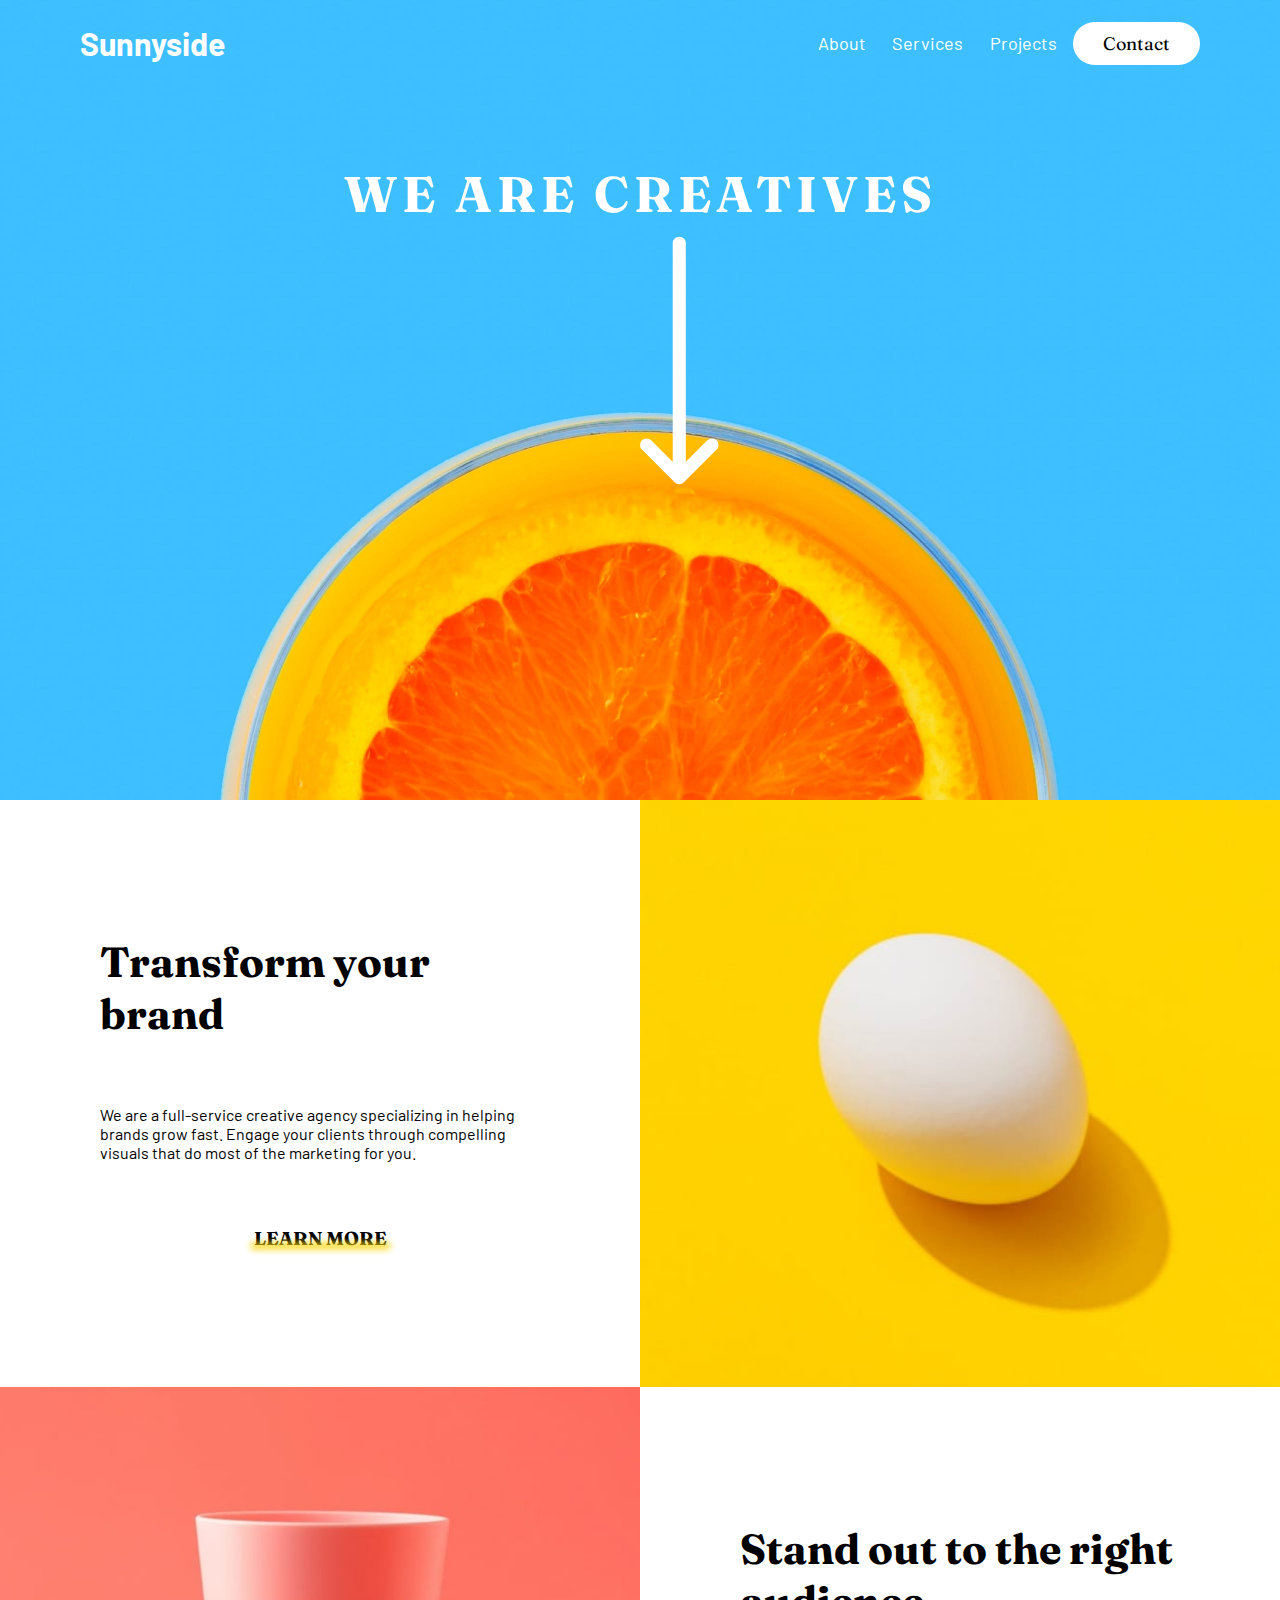
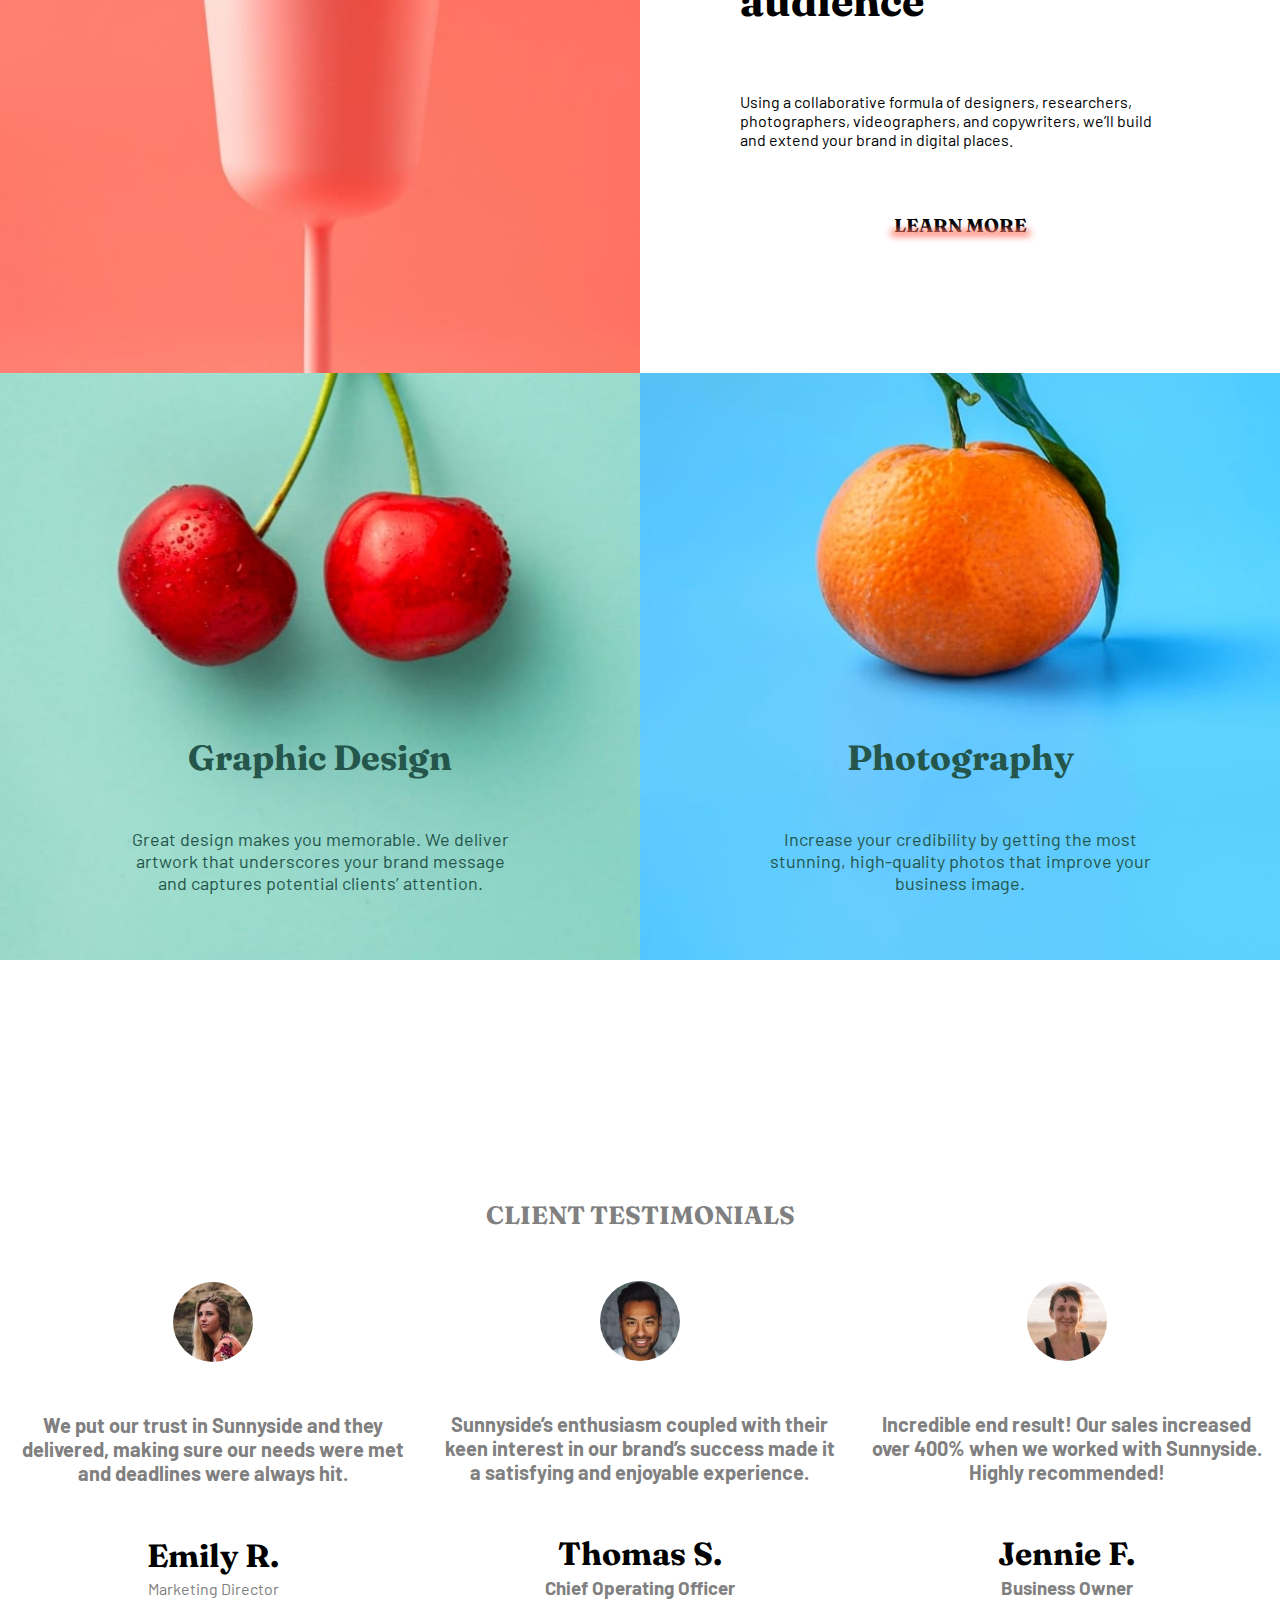
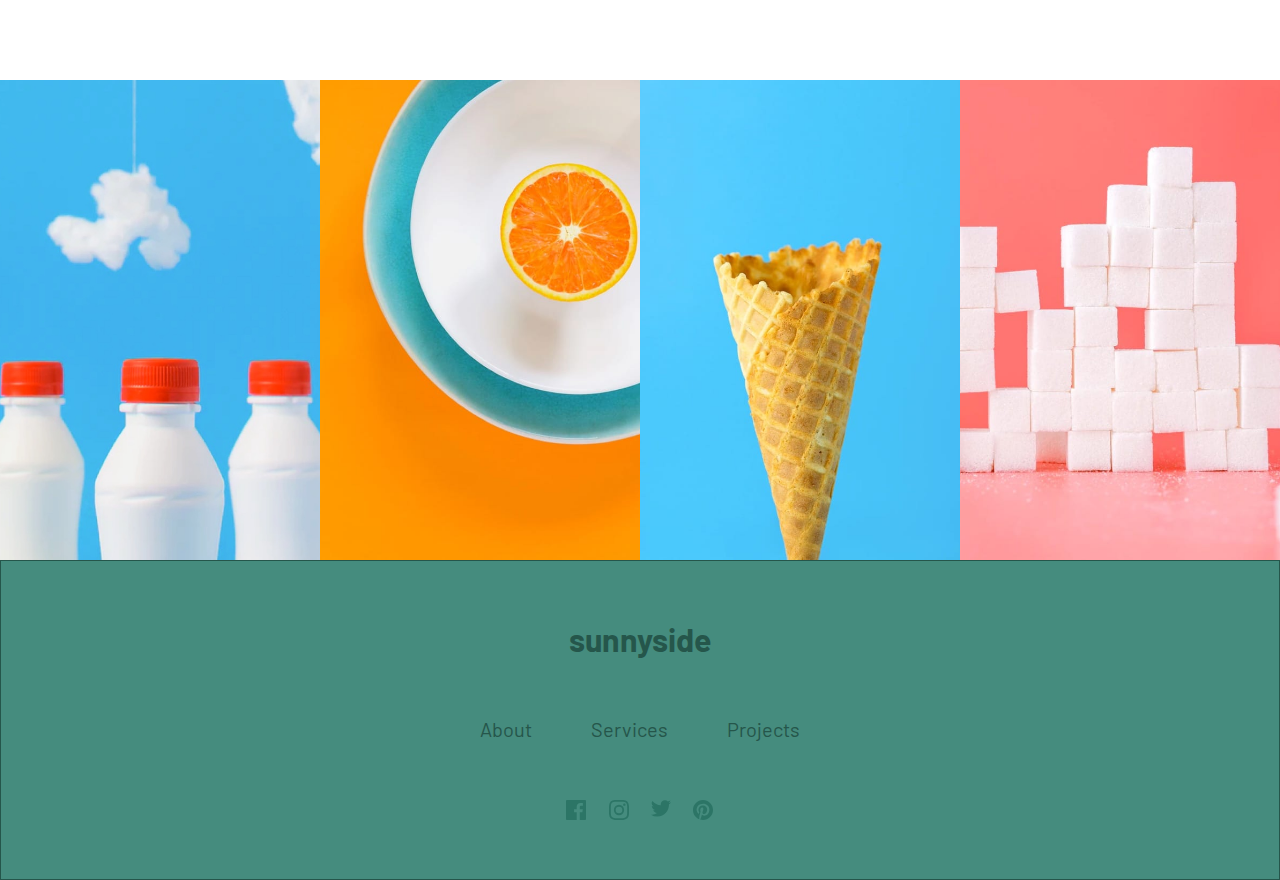
==== index.html @ 55ffbd0d "secondVersion" ====
<!DOCTYPE html>
<html lang="en">
<head>
    <meta charset="UTF-8">
    <meta http-equiv="X-UA-Compatible" content="IE=edge">
    <meta name="viewport" content="width=device-width, initial-scale=1.0">
    <link rel="stylesheet" href="/project/Lp.css">
    <link rel="icon" type="image/png" sizes="32x32" href="./images/favicon-32x32.png">
    <title>Frontend Mentor | Sunnyside agency landing page</title>
</head>
<body>
    <header>
        <img  class="imgHeader" src="/project/images/desktop/image-header.jpg" 
            srcset="/project/images/desktop/image-header.jpg 1440w,/images/mobile/image-header.jpg 500w,/images/mobile/image-header.jpg 375w" alt="">
        <section id="menuBar">
            <h1>Sunnyside</h1>
            <nav id="menuoptions">
                <a href="#About">About</a>
                <a href="#Services">Services</a>
                <a href="#Projects">Projects</a>
                <a href="#Contact">Contact</a>
            </nav>
            <svg  id="svgMenu" onclick="menu()"  width="24" height="18" xmlns="http://www.w3.org/2000/svg"><path d="M24 16v2H0v-2h24zm0-8v2H0V8h24zm0-8v2H0V0h24z" fill="#FFF" fill-rule="evenodd"/></svg>

        </section>
        <h1 id="menuTitle">WE ARE CREATIVES</h1>
        <svg  id="svgArrow" viewbox="0 0 44 48" height="114" xmlns="http://www.w3.org/2000/svg"><g stroke="#FFF" stroke-width="6" fill="none" fill-rule="evenodd" stroke-linecap="round" stroke-linejoin="round"><path d="M18 3v100M3 95.484l15 15 15-15"/></g></svg>
    </header>

    <main>
        <section id="ContainerMain">

            <div class="squad s1">
                <div class="info">
                    <h1 class="title">Transform your brand</h1>
                    <p class="text"> We are a full-service creative agency specializing in helping brands grow fast. 
                Engage your clients through compelling visuals that do most of the marketing for you.</p>
                <h3 class="lernMore lm1">LEARN MORE</h3>
            </div>
        </div>

            <div class="squad s2"><img class="squadImg" src="/images/desktop/image-transform.jpg" 
                srcset="/images/desktop/image-transform.jpg 1440w,/images/mobile/image-transform.jpg 500w" alt="image-transform.jpg"></div>

            <div class="squad s3"> <img class="squadImg" src="/images/mobile/image-stand-out.jpg" 
                srcset="/images/mobile/image-stand-out.jpg 1440w,/images/mobile/image-stand-out.jpg 500w" alt="image-stand-out.jpg"></div>

            <div class="squad s4">
                <div class="info">
                    <h1 class="title"> Stand out to the right audience</h1>
                    <p class="text">  Using a collaborative formula of designers, researchers, photographers, videographers,
                         and copywriters, we’ll build and extend your brand in digital places. 
                    </p>
                    <h3 class="lernMore lm2">LEARN MORE</h3>
                </div>
            </div>

            <div class="squad s5"> <img class="squadImg" src="/images/desktop/image-graphic-design.jpg" 
                srcset="/images/desktop/image-graphic-design.jpg 1440w, /images/mobile/image-graphic-design.jpg 500w "
                alt="image-graphic-design.jpg">

                <div class="textSquad">
                    <h1>Graphic Design</h1>
                    <p>  Great design makes you memorable. We deliver artwork that underscores your brand message and captures potential clients’ attention.
                    </p>
                </div>
            </div>
            
            <div class="squad s6"> <img class="squadImg" src="/images/desktop/image-photography.jpg"  
                srcset="/images/desktop/image-photography.jpg 1440w,/images/mobile/image-photography.jpg 500w" 
                alt="image-photography.jpg">

                <div class="textSquad">
                    <h1>Photography</h1>
                    <p>  Increase your credibility by getting the most stunning, high-quality photos that improve your business image.
                    </p>
                </div>
            </div>
        </section>

        <section id="testimonialsContainer">
            <h1 id="title">CLIENT TESTIMONIALS</h1>
            <div id="clientsContainer">
                <div class="client">
                    <img class="clientImg" src="/images/image-emily.jpg" alt="Client Image">
                    <h2 class="testimunonial">
                        We put our trust in Sunnyside and they delivered, making 
                        sure our needs were met and deadlines were always hit.
                    </h2>
                    <h1 class="name">Emily R.</h1>
                    <p class="profission">Marketing Director</p>

                </div>
                <div class="client">
                    <img class="clientImg" src="/images/image-thomas.jpg" alt="Client Image">
                    <h2 class="testimunonial">
                        Sunnyside’s enthusiasm coupled with their keen interest in
                         our brand’s success made it a satisfying and enjoyable experience.
                    </h2>
                    <h1 class="name">Thomas S.</h1>
                    <h3 class="profission">Chief Operating Officer</h3>

                </div>

                <div class="client">
                    <img class="clientImg" src="/images/image-jennie.jpg" alt="Client Image">
                    <h2 class="testimunonial">Incredible end result! Our sales increased over
                         400% when we worked with Sunnyside. Highly recommended!</h2>
                    <h1 class="name">Jennie F.</h1>
                    <h3 class="profission">Business Owner</h3>
                </div>
            </div>
        </section>

        <section id="gallery">
            <img  class="galleryImg" src="/images/desktop/image-gallery-milkbottles.jpg" 
            srcset="/images/desktop/image-gallery-milkbottles.jpg 1440w,/images/mobile/image-gallery-milkbottles.jpg 500w" 
            alt="">
            
            <img  class="galleryImg" src="/images/desktop/image-gallery-orange.jpg" 
            srcset="/images/desktop/image-gallery-orange.jpg 1440w,/images/mobile/image-gallery-orange.jpg 500w" 
            alt="">
            
            <img  class="galleryImg" src="/images/desktop/image-gallery-cone.jpg" 
            srcset="/images/desktop/image-gallery-cone.jpg 1440w, /images/mobile/image-gallery-cone.jpg 500w" 
            alt="">
            
            <img  class="galleryImg" src="/images/desktop/image-gallery-sugarcubes.jpg" 
            srcset="/images/desktop/image-gallery-sugarcubes.jpg 1440w, /images/mobile/image-gallery-sugar-cubes.jpg 500w" 
            alt="">
        </section>
    </main>
    <footer>
            <h1>sunnyside</h1>
            <div id="options">
                <a href="#About">About</a>
                <a href="#Services">Services</a>
                <a href="#Projects">Projects</a>
            </div>
            <div id="socialNetwork">
                <svg width="20" height="20" xmlns="http://www.w3.org/2000/svg"><path d="M18.896 0H1.104C.494 0 0 .494 0 1.104v17.793C0 19.506.494 20 1.104 20h9.58v-7.745H8.076V9.237h2.606V7.01c0-2.583 1.578-3.99 3.883-3.99 1.104 0 2.052.082 2.329.119v2.7h-1.598c-1.254 0-1.496.597-1.496 1.47v1.928h2.989l-.39 3.018h-2.6V20h5.098c.608 0 1.102-.494 1.102-1.104V1.104C20 .494 19.506 0 18.896 0z" fill="#2C7566" fill-rule="nonzero"/></svg>
                <svg width="20" height="20" xmlns="http://www.w3.org/2000/svg"><path d="M10 1.802c2.67 0 2.987.01 4.042.059 2.71.123 3.975 1.409 4.099 4.099.048 1.054.057 1.37.057 4.04 0 2.672-.01 2.988-.057 4.042-.124 2.687-1.387 3.975-4.1 4.099-1.054.048-1.37.058-4.041.058-2.67 0-2.987-.01-4.04-.058-2.718-.124-3.977-1.416-4.1-4.1-.048-1.054-.058-1.37-.058-4.041 0-2.67.01-2.986.058-4.04.124-2.69 1.387-3.977 4.1-4.1 1.054-.048 1.37-.058 4.04-.058zM10 0C7.284 0 6.944.012 5.877.06 2.246.227.227 2.242.061 5.877.01 6.944 0 7.284 0 10s.012 3.057.06 4.123c.167 3.632 2.182 5.65 5.817 5.817 1.067.048 1.407.06 4.123.06s3.057-.012 4.123-.06c3.629-.167 5.652-2.182 5.816-5.817.05-1.066.061-1.407.061-4.123s-.012-3.056-.06-4.122C19.777 2.249 17.76.228 14.124.06 13.057.01 12.716 0 10 0zm0 4.865a5.135 5.135 0 100 10.27 5.135 5.135 0 000-10.27zm0 8.468a3.333 3.333 0 110-6.666 3.333 3.333 0 010 6.666zm5.338-9.87a1.2 1.2 0 100 2.4 1.2 1.2 0 000-2.4z" fill="#2C7566" fill-rule="nonzero"/></svg>
                <svg width="20" height="17" xmlns="http://www.w3.org/2000/svg"><path d="M20 2.172a8.192 8.192 0 01-2.357.646 4.11 4.11 0 001.805-2.27 8.22 8.22 0 01-2.606.996A4.096 4.096 0 0013.847.248c-2.65 0-4.596 2.472-3.998 5.037A11.648 11.648 0 011.392 1a4.109 4.109 0 001.27 5.478 4.086 4.086 0 01-1.858-.513c-.045 1.9 1.318 3.679 3.291 4.075a4.113 4.113 0 01-1.853.07 4.106 4.106 0 003.833 2.849A8.25 8.25 0 010 14.658a11.616 11.616 0 006.29 1.843c7.618 0 11.923-6.434 11.663-12.205A8.354 8.354 0 0020 2.172z" fill="#2C7566" fill-rule="nonzero"/></svg>
                <svg width="20" height="20" xmlns="http://www.w3.org/2000/svg"><path d="M10 0C4.477 0 0 4.477 0 10c0 4.237 2.636 7.855 6.356 9.312-.088-.791-.167-2.005.035-2.868.181-.78 1.172-4.97 1.172-4.97s-.299-.6-.299-1.486c0-1.39.806-2.428 1.81-2.428.852 0 1.264.64 1.264 1.408 0 .858-.546 2.14-.828 3.33-.236.995.5 1.807 1.48 1.807 1.778 0 3.144-1.874 3.144-4.58 0-2.393-1.72-4.068-4.176-4.068-2.845 0-4.516 2.135-4.516 4.34 0 .859.331 1.781.745 2.281a.3.3 0 01.069.288l-.278 1.133c-.044.183-.145.223-.335.134-1.249-.581-2.03-2.407-2.03-3.874 0-3.154 2.292-6.052 6.608-6.052 3.469 0 6.165 2.473 6.165 5.776 0 3.447-2.173 6.22-5.19 6.22-1.013 0-1.965-.525-2.291-1.148l-.623 2.378c-.226.869-.835 1.958-1.244 2.621.937.29 1.931.446 2.962.446 5.523 0 10-4.477 10-10S15.523 0 10 0z" fill="#2C7566" fill-rule="nonzero"/></svg>
            </div>
    </footer>

</body>

<script src="/project/Lp.js"></script>

</html>
---- project/Lp.css ----
@import url('https://fonts.googleapis.com/css2?family=Barlow:wght@600&family=Fraunces:opsz,wght@9..144,700;9..144,900&display=swap');

*{
    margin: 0;padding: 0;
    border: none; outline: none;
    box-sizing: border-box;
    scroll-behavior: smooth;
}

html{
    width: 100%;
    height:255em;
}

header{
    width: 100%;
    height: 50em;
    font-family: 'Barlow', sans-serif;
    color: hsl(0, 0%, 100%);
}

#menuBar{
    width: 100%;
    height:10%;
    display: flex;
    justify-content: space-between;
    align-items: center;
    padding: 0 5em ;
    position: relative;
    bottom: 50em;
    background-color: transparent;
    z-index: 1;
}



.imgHeader{
    width: 100%;
    height: 100%;
    object-fit: cover;
}


#menuoptions{
    text-decoration: none;
    width: 35%;
    display: flex;
    justify-content: space-between;

}

#menuoptions a{
    text-decoration: none;
    font-size: 18px; 
    color: hsl(0, 0%, 100%);
    padding: 10px;

}

#menuoptions a:nth-child(4){
    padding: 10px 30px;
    border-radius: 30px;
    background-color:hsl(0, 0%, 100%);
    color: black;
    font-family: 'Fraunces', serif;

    font-weight: bold 900;
    transition: 600ms;
}

#menuoptions a:nth-child(4):hover{
    background-color: rgba(250, 251, 252, 0.733);
    color: white;
    transition: 600ms;
}

#svgMenu{
    display: none;
}


#menuTitle {
    position: relative;
    bottom: 90%;
    letter-spacing: 5px;
    font-size: 50px;
    font-family: 'Fraunces', serif;
    width: 100%;
    text-align: center;
}

#svgArrow{
    position: relative;
    bottom: 54em;
    left: 40em;
    height: 26em;
    width: 6em;

}


main{
    width: 100%;
    height: 100%;
    padding: 0;margin: 0;
    border: none;
    outline: none;
}

#ContainerMain{
    width: 100%;
    height: 110em;
    display: grid;
    grid-template: 1fr 1fr 1fr/1fr 1fr;
    margin: 0em 0em 15em 0em;
    color: black;
}

.squad{
    display: flex;
    align-items: center;
    text-align: center;
    flex-direction: column;
    justify-content: center;
    color: black;

}

.s1{
    color: black;
}

.s2{
    background-color: aqua;
}

.s3{
    background-color: green;
}

.s4{
    color: black;
}
.s5{
    position: relative;
    background-color: blueviolet;
}

.s6{
    position: relative;
    background-color: blueviolet;
}

.info{
    width: 69%;
    height: 65%;
    border: solid 1px white;
    display: flex;
    align-items: center;
    text-align: center;
    flex-direction: column;
    justify-content: space-around;
    color: black;
}

.info .title{
    font-family: 'Fraunces', serif;
    font-size: 42px;
    text-align: initial;
}

.info .text{
    font-family: 'Barlow', sans-serif;
    text-align: initial;


}

.info .lernMore{
    font-family: 'Fraunces', serif;
    position: relative;

}


.info .lernMore::after{
    content: " ";
    width: 100%;
    /* height: 5px; */
    position: absolute;
    top: 1em;
    right: 0em;

}

.lm1, .lm2{
    cursor: pointer;
}

.lm1::after{
    box-shadow: 0px 0px 7px 3px hsl(51, 100%, 49%);

}

.lm1:hover::after{
    box-shadow: 0px 0px 7px 3px hsla(51, 63%, 47%, 0.808);
    cursor: pointer;
}



.lm2::after{
    box-shadow: 0px 0px 7px 3px hsl(7, 99%, 70%);
}

.lm2:hover::after{
    box-shadow: 0px 0px 7px 3px hsl(7, 93%, 58%);
}


.squadImg{
    width: 100%;
    height: 100%;
    object-fit: cover;
}

.textSquad{
    position: absolute;
    bottom: 7%;
    left: 20%;
    width: 24em;
    height: 13em;
    z-index: 2;
    display: flex;
    flex-direction: column;
    justify-content: space-around;
}

.textSquad h1{
    font-size: 35px;
    font-family: 'Fraunces', serif;
  color: hsl(167, 40%, 24%);

}

.textSquad p{
    font-size: 18px;  
    font-family: 'Barlow', sans-serif;
    color: hsl(167, 40%, 24%);

}




#testimonialsContainer{
    width: 100%;
    height: 25em;
    display: flex;
    flex-direction: column;
    justify-content: space-between;
    text-align: center;
    align-items: center;
}

#testimonialsContainer #title{
    font-size: 25px;
    font-family: 'Fraunces', serif;
    color: gray;
}
#testimonialsContainer #clientsContainer{
    width: 100%;
    height: 20em;
    display: flex;
    justify-content: space-around;
}


#clientsContainer .client{
    height: 100%;
    width: 25em;
    display: flex;
    flex-direction: column;
    justify-content: space-around;
    align-items: center;
}

.client .clientImg{
    width: 20%;
    height: 25%;
    border-radius: 20em;
    object-fit: cover;
}

.client .testimunonial{
    width: 100%;
    height:52%;
    display: flex;
    text-align: center;
    align-items: center;
    font-family: 'Barlow', sans-serif;
    font-size: 20px;
    color: gray;
}


.client .name{
    font-family: 'Fraunces', serif;
}

.client .profission{
    font-family: 'Barlow', sans-serif;
    color: gray;
}


#gallery{
    width: 100%;
    height: 30em;
    display: grid;
    grid-template: 1fr/auto auto auto auto;
    margin-top: 5em;
}

#gallery .galleryImg{
    width: 100%;
    height: 100%;
    object-fit: cover;

}




footer{
    width:100%;
    height:20em;
    background-color: hsl(168, 34%, 41%);
    border: solid 1px;
    display: flex;
    flex-direction: column;
    justify-content: space-evenly;
    align-items: center;
    color: hsl(167, 40%, 24%);
}

footer h1{
    width: 25%;
    text-align: center;
    font-family: 'Barlow', sans-serif;
    cursor: pointer;
    transition: 600ms;
}

footer h1:hover{
    color:hsl(0, 0%, 100%);
}

footer #options{
    width: 25%;
    text-align: center;
    display: flex;
    justify-content: space-between;
    font-family: 'Barlow', sans-serif;
    font-size: 20px;
    transition: 600ms;
}

footer #options a{
    text-decoration: none;
    color: hsl(167, 40%, 24%);
    transition: 600ms;
}

footer #options a:hover{

    color:hsl(0, 0%, 100%);
}

footer #socialNetwork{
    width: 15%;
    text-align: center;
    display: flex;
    justify-content: space-evenly; 

}

footer #socialNetwork svg:hover path{

    background-color: hsl(0, 0%, 100%);
    fill: hsl(0, 0%, 100%);
    cursor: pointer;
    transition: 600ms;


}
















































@media screen and (max-width:375px){
    *{
        margin: 0;padding: 0;
        border: none; outline: none;
        box-sizing: border-box;
        scroll-behavior: smooth;
    }

    html{
        height: 339em;
        width: 100%;
    }
    

    header{
        width: 100%;
        height: 50em;
        font-family: 'Barlow', sans-serif;
        color: hsl(0, 0%, 100%);
    }


    #menuBar{
        width: 100%;
        height:10%;
        display: flex;
        justify-content: space-between;
        align-items: center;
        padding: 0 1em ;
        position: relative;
        bottom: 50em;
        background-color: transparent;
        z-index: 1;
    }

    #svgMenu{
        display: initial;
        /* width: 10%; */
    }

    /* #menuoptions{
        position: absolute;
        top: 5em;
        background-color: hsl(0, 0%, 100%);
        text-decoration: none;
        width: 90%;
        height: 310%;
        display: flex;
        align-items: center;
        flex-direction: column;
        justify-content: space-between;
        color: black;
        padding: 24px;
        transition: 600ms;
    }

    
    .clicado{
        left: -24em;
     } */

     #menuoptions{
        position: absolute;
        top: 5em;
        right: 35em;
        background-color: hsl(0, 0%, 100%);
        width: 90%;
        height: 400%;
        display: flex;
        align-items: center;
        flex-direction: column;
        justify-content: space-between;
        color: black;
        padding: 24px;
        transition: 600ms;
    }

    .clicado{
       left: 1em;
    }




    #menuoptions::after{
        content: "";
        width: 2em;
        height: 2em;
        background-color: hsl(0, 0%, 100%);
        position: absolute;
        top: -1.5em;
        right: 0em;
        clip-path: polygon(100% 0, 100% 50%, 100% 100%, 0 100%);

    }

    #menuoptions a{
        text-decoration: none;
        font-size: 18px; 
        /* color: hsl(0, 0%, 100%); */
        padding: 10px;
    color: black;
    
    }

    #menuoptions a:nth-child(4){
        background-color: hsl(51, 100%, 49%);
    }

    #menuoptions a:nth-child(4):hover{
              background-color: hsl(51, 100%, 49%);  
    }

    #svgArrow {
        position: relative;
        bottom: 54em;
        left: 9em;
        height: 26em;
        width: 5em;
    }


    
#ContainerMain{
    width: 100%;
    height: 160em;
    display: grid;
    grid-template: 1fr 1fr 1fr 1fr 1fr 1fr/1fr;
    margin: 0em 0em 3em 0em;
}

.squad{
    display: flex;
    align-items: center;
    text-align: center;
    flex-direction: column;
    justify-content: center;

}

.s1{
    grid-row-start: 2;
}

.s2{
    grid-row-start: 1;
    background-color: aqua;
}

.s3{
    grid-row-start: 3;
    background-color: green;
}


.s5{
    background-color: brown;
}

.s6{
    background-color: cadetblue;
}




.textSquad {
    position: absolute;
    bottom: 7%;
    left: 4%;
    width: 20em;
    height: 9em;
    z-index: 2;
    display: flex;
    flex-direction: column;
    justify-content: space-around;
}


.textSquad h1 {
    font-size: 25px;
    font-family: 'Fraunces', serif;
    color: hsl(167, 40%, 24%);
}

.textSquad p {
    font-size: 17px;
    font-family: 'Barlow', sans-serif;
    color: hsl(167, 40%, 24%);
}



#testimonialsContainer {
    width: 100%;
    height: 63em;
    display: flex;
    flex-direction: column;
    justify-content: space-between;
    text-align: center;
    align-items: center;
}

#testimonialsContainer #clientsContainer {
    width: 100%;
    height: 56em;
    display: flex;
    flex-direction: column;
    justify-content: space-between;
    gap: 50px;
}

#clientsContainer .client {
    height: 100%;
    width: 100%;
    display: flex;
    flex-direction: column;
    justify-content: space-around;
    align-items: center;
}

.client .testimunonial {
    width: 100%;
    height: 52%;
    display: flex;
    text-align: center;
    align-items: center;
    font-family: 'Barlow', sans-serif;
    font-size: 17px;
    color: gray;
}


#gallery{
    width: 100%;
    height: 30em;
    display: grid;
    grid-template: auto auto /auto auto;
    margin-top: 5em;
}

#gallery .galleryImg{
    width: 100%;
    height: 100%;
    object-fit: cover;

}

footer {
    width: 100%;
    height: 20em;
    background-color: hsl(168, 34%, 41%);
    border: solid 1px;
    display: flex;
    flex-direction: column;
    justify-content: space-evenly;
    align-items: center;
    color: hsl(167, 40%, 24%);
}

footer h1 {
    width: 100%;
    text-align: center;
    font-family: 'Barlow', sans-serif;
}

footer #options {
    width: 85%;
    text-align: center;
    display: flex;
    justify-content: space-between;
    font-family: 'Barlow', sans-serif;
    font-size: 20px;
}

footer #socialNetwork {
    width: 60%;
    text-align: center;
    display: flex;
    justify-content: space-evenly;
}
    







    
}




























@media screen and (min-width: 376px) and (max-width: 500px) {


    html{
        width: 100%;
        height:331em;
    }

    
    #menuBar{
        width: 100%;
        height:10%;
        display: flex;
        justify-content: space-between;
        align-items: center;
        padding: 0 1em ;
        position: relative;
        bottom: 50em;
        background-color: transparent;
        z-index: 1;
    }

    #svgMenu{
        display: initial;
    }

    #menuoptions{
        position: absolute;
        top: 5em;
        right: 35em;
        background-color: hsl(0, 0%, 100%);
        width: 90%;
        height: 400%;
        display: flex;
        align-items: center;
        flex-direction: column;
        justify-content: space-between;
        color: black;
        padding: 24px;
        transition: 600ms;
    }

    .clicado{
       left: 1em;
    }

    #menuoptions::after{
        content: "";
        width: 2em;
        height: 2em;
        background-color: hsl(0, 0%, 100%);
        position: absolute;
        top: -1.5em;
        right: 0em;
        clip-path: polygon(100% 0, 100% 50%, 100% 100%, 0 100%);

    }

    #menuoptions a{
        text-decoration: none;
        font-size: 25px;
        padding: 10px;
        color: black;
    
    }

    #menuoptions a:nth-child(4){
        background-color: hsl(51, 100%, 49%);
    }

    #menuoptions a:nth-child(4):hover{
              background-color: hsl(51, 100%, 49%);  
    }



    #ContainerMain{
        width: 100%;
        height: 160em;
        display: grid;
        grid-template: 1fr 1fr 1fr 1fr 1fr 1fr/1fr;
        margin: 0em 0em 3em 0em;
    }


    
.s1{
    grid-row-start: 2;

}

.s1, .s4{
    padding:  1em 0;
}

.s2{
    grid-row-start: 1;
    background-color: aqua;
}

.s3{
    grid-row-start: 3;
    background-color: green;
}

.s5{
    background-color: brown;
}

.s6{
    background-color: cadetblue;
}

    #svgArrow {
        position: relative;
        bottom: 52em;
        left: 40%;
        height: 26em;
        width: 5em;
    }




    .textSquad {
        position: absolute;
        bottom: 7%;
        left: 3%;
        width: 24em;
        height: 13em;
        z-index: 2;
        display: flex;
        flex-direction: column;
        justify-content: space-around;
    }

    #testimonialsContainer {
        width: 100%;
        height: 63em;
        display: flex;
        flex-direction: column;
        justify-content: space-between;
        text-align: center;
        align-items: center;
    }

    #testimonialsContainer #clientsContainer {
        width: 100%;
        height: 56em;
        display: flex;
        flex-direction: column;
        justify-content: space-between;
        gap: 40px;
    }

    #clientsContainer .client {
        height: 100%;
        width: 100%;
        display: flex;
        flex-direction: column;
        justify-content: space-around;
        align-items: center;
    }

    .client .testimunonial {
        width: 100%;
        height: 52%;
        display: flex;
        text-align: center;
        align-items: center;
        font-family: 'Barlow', sans-serif;
        font-size: 17px;
        color: gray;
    }




    #gallery{
        width: 100%;
        height: 30em;
        display: grid;
        grid-template: auto auto /auto auto;
        margin-top: 5em;
    }

    footer {
        /* margin-top:7.5em; */
        width: 100%;
        height: 22em;
        background-color: hsl(168, 34%, 41%);
        border: solid 1px;
        display: flex;
        flex-direction: column;
        justify-content: space-evenly;
        align-items: center;
        color: hsl(167, 40%, 24%);
    }

    footer h1 {
        width: 33%;
        text-align: center;
        font-family: 'Barlow', sans-serif;
    }

    footer #options {
        width: 73%;
        text-align: center;
        display: flex;
        justify-content: space-between;
        font-family: 'Barlow', sans-serif;
        font-size: 20px;
    }

    footer #socialNetwork {
        width: 53%;
        text-align: center;
        display: flex;
        justify-content: space-evenly;
    }

    







}
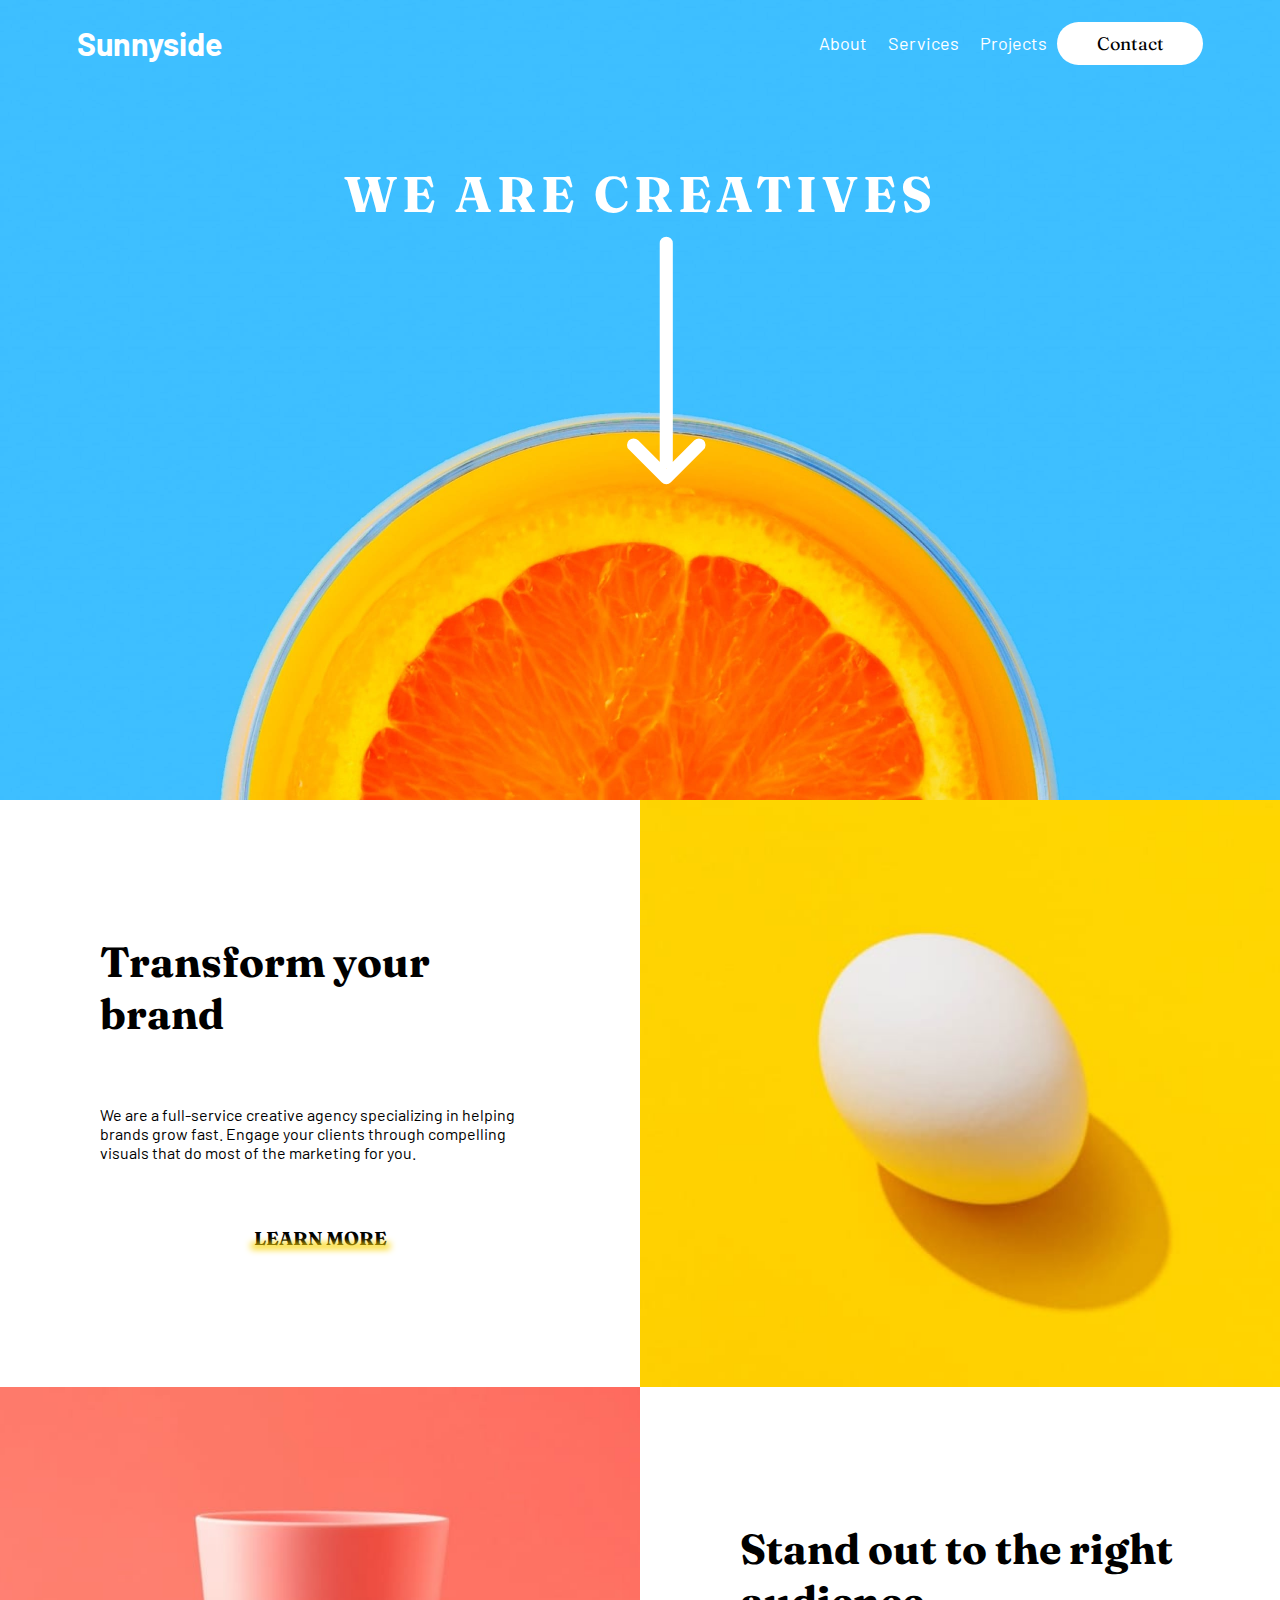
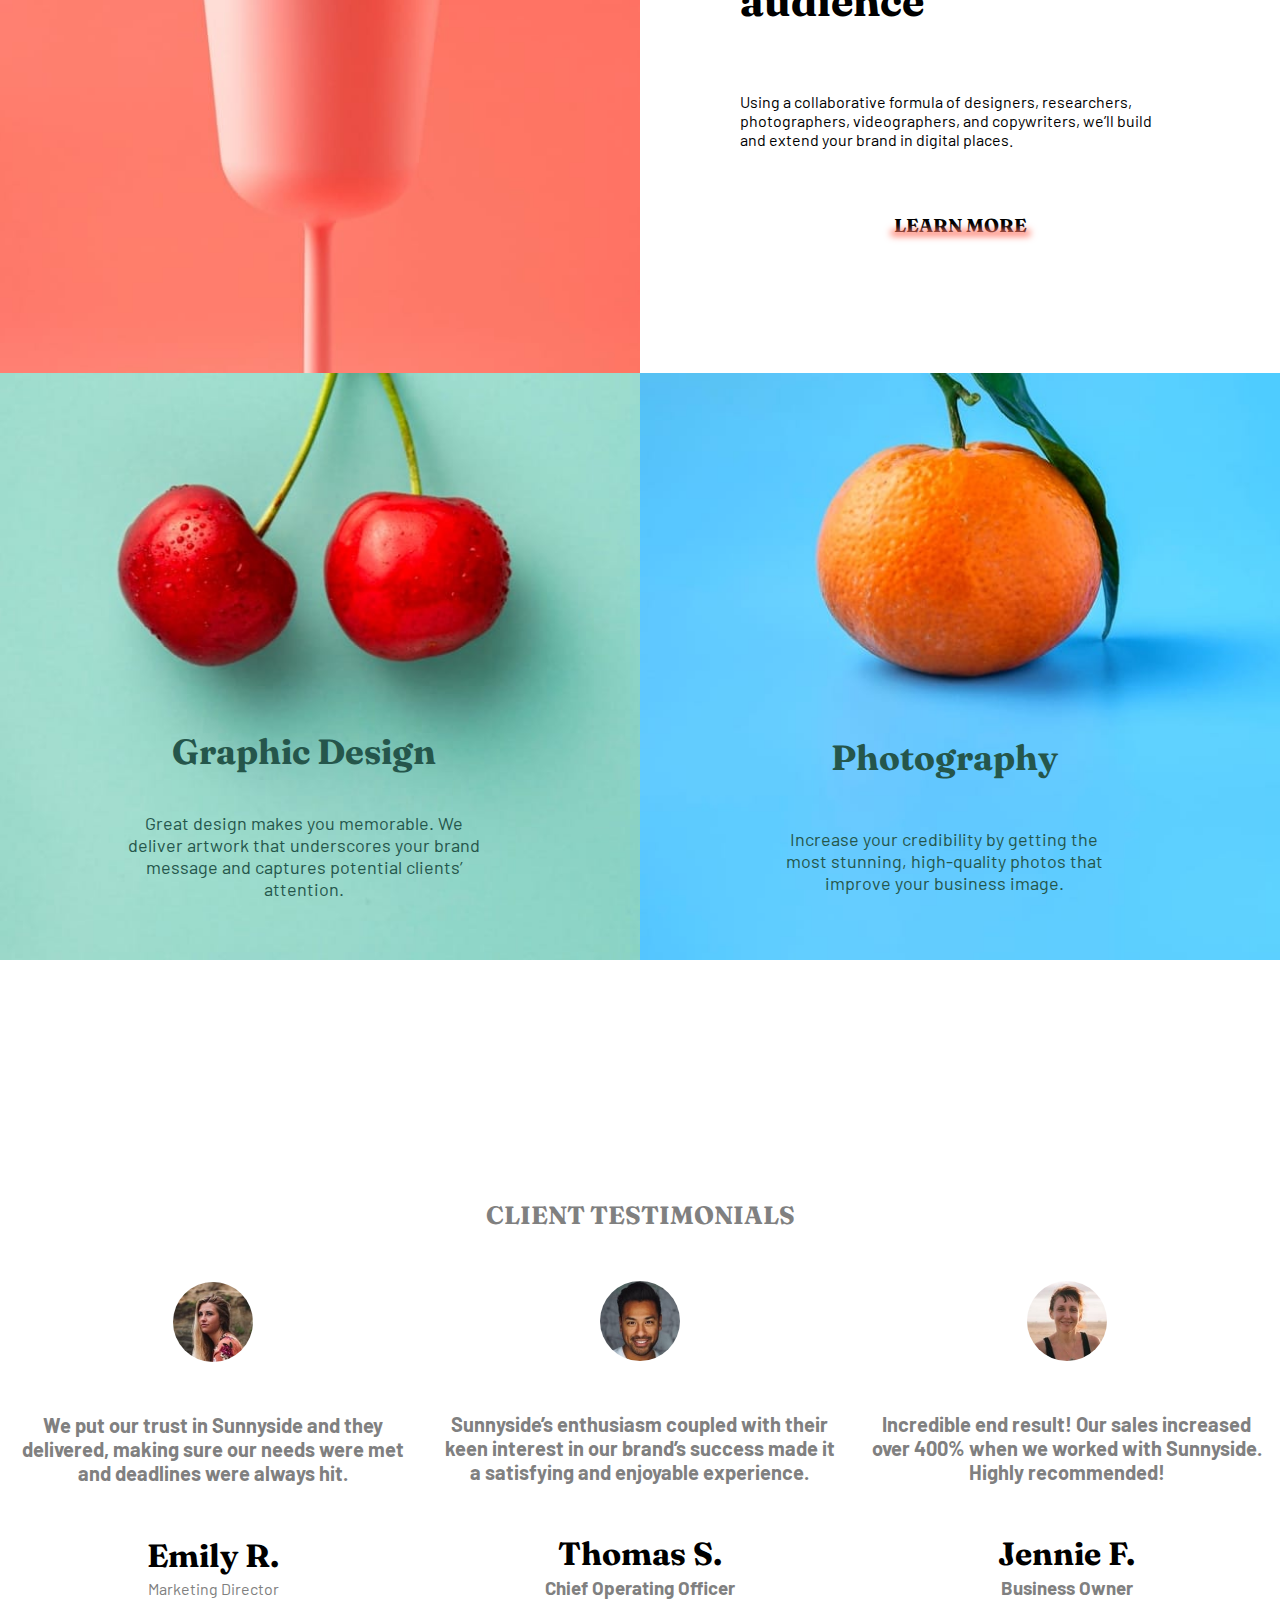
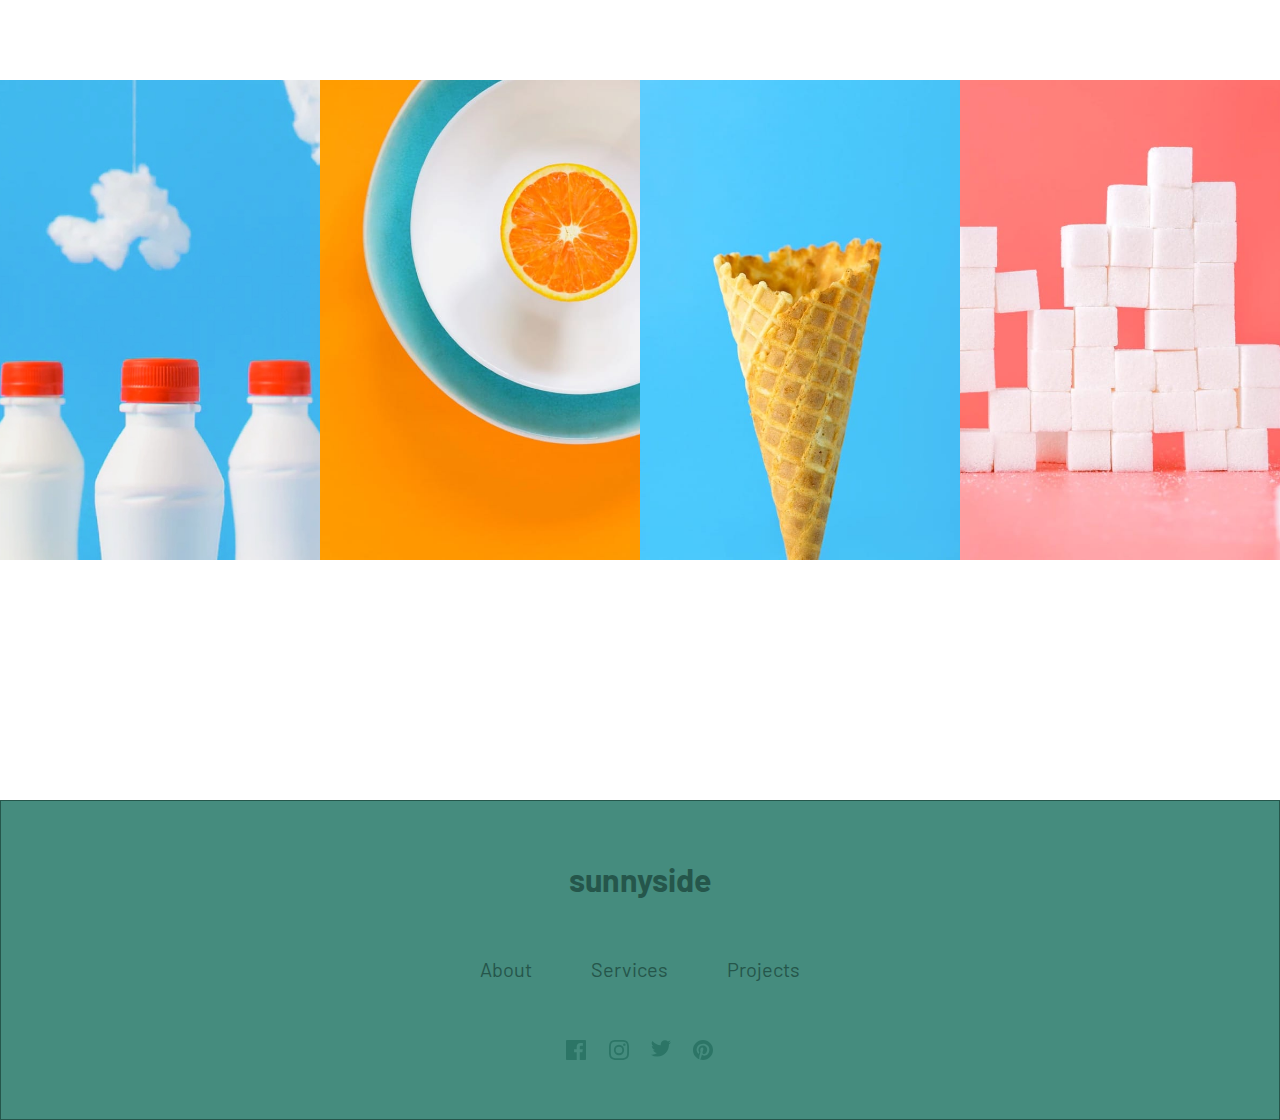
==== commit ad4c64eb: "worke at responsivity" ====
--- a/index.html
+++ b/index.html
@@ -4,14 +4,14 @@
     <meta charset="UTF-8">
     <meta http-equiv="X-UA-Compatible" content="IE=edge">
     <meta name="viewport" content="width=device-width, initial-scale=1.0">
-    <link rel="stylesheet" href="/project/Lp.css">
+    <link rel="stylesheet" href="./Lp.css">
     <link rel="icon" type="image/png" sizes="32x32" href="./images/favicon-32x32.png">
     <title>Frontend Mentor | Sunnyside agency landing page</title>
 </head>
 <body>
     <header>
-        <img  class="imgHeader" src="/project/images/desktop/image-header.jpg" 
-            srcset="/project/images/desktop/image-header.jpg 1440w,/images/mobile/image-header.jpg 500w,/images/mobile/image-header.jpg 375w" alt="">
+        <img  class="imgHeader" src="/images/desktop/image-header.jpg" 
+            srcset="/images/desktop/image-header.jpg 1440w,/images/mobile/image-header.jpg 500w,/images/mobile/image-header.jpg 375w" alt="">
         <section id="menuBar">
             <h1>Sunnyside</h1>
             <nav id="menuoptions">
@@ -147,6 +147,6 @@
 
 </body>
 
-<script src="/project/Lp.js"></script>
+<script src="/Lp.js"></script>
 
 </html>--- a/Lp.css
+++ b/Lp.css
@@ -0,0 +1,2188 @@
+@import url('https://fonts.googleapis.com/css2?family=Barlow:wght@600&family=Fraunces:opsz,wght@9..144,700;9..144,900&display=swap');
+
+*{
+    margin: 0;padding: 0;
+    border: none; outline: none;
+    box-sizing: border-box;
+    scroll-behavior: smooth;
+}
+
+/* html{
+    width: 100%;
+    height:208em;
+} */
+
+header{
+    width: 100%;
+    height: 50em;
+    font-family: 'Barlow', sans-serif;
+    color: hsl(0, 0%, 100%);
+}
+
+#menuBar{
+    width: 100%;
+    height:10%;
+    display: flex;
+    justify-content: space-between;
+    align-items: center;
+    padding: 0 6%;
+    position: relative;
+    bottom: 50em;
+    background-color: transparent;
+    z-index: 1;
+}
+
+
+
+.imgHeader{
+    width: 100%;
+    height: 100%;
+    object-fit: cover;
+}
+
+
+#menuoptions{
+    text-decoration: none;
+    width: 35%;
+    display: flex;
+    justify-content: space-between;
+
+}
+
+#menuoptions a{
+    text-decoration: none;
+    font-size: 18px; 
+    color: hsl(0, 0%, 100%);
+    padding: 10px;
+
+}
+
+#menuoptions a:nth-child(4){
+    padding: 10px 10%;
+    border-radius: 30px;
+    background-color:hsl(0, 0%, 100%);
+    color: black;
+    font-family: 'Fraunces', serif;
+
+    font-weight: bold 900;
+    transition: 600ms;
+}
+
+#menuoptions a:nth-child(4):hover{
+    background-color: rgba(250, 251, 252, 0.733);
+    color: white;
+    transition: 600ms;
+}
+
+#svgMenu{
+    display: none;
+}
+
+
+#menuTitle {
+    position: relative;
+    bottom: 90%;
+    letter-spacing: 5px;
+    font-size: 50px;
+    font-family: 'Fraunces', serif;
+    width: 100%;
+    text-align: center;
+}
+
+#svgArrow{
+    position: relative;
+    bottom: 54em;
+    left: 49%;
+    height: 26em;
+    width: 6em;
+
+}
+
+
+main{
+    width: 100%;
+    height: 100%;
+    padding: 0;margin: 0;
+    border: none;
+    outline: none;
+}
+
+#ContainerMain{
+    width: 100%;
+    height: 110em;
+    display: grid;
+    grid-template: 1fr 1fr 1fr/1fr 1fr;
+    margin: 0em 0em 15em 0em;
+    color: black;
+}
+
+.squad{
+    display: flex;
+    align-items: center;
+    text-align: center;
+    flex-direction: column;
+    justify-content: center;
+    color: black;
+
+}
+
+.s1{
+    color: black;
+}
+
+.s2{
+    background-color: aqua;
+}
+
+.s3{
+    background-color: green;
+}
+
+.s4{
+    color: black;
+}
+.s5{
+    position: relative;
+    background-color: blueviolet;
+}
+
+.s6{
+    position: relative;
+    background-color: blueviolet;
+}
+
+.info{
+    width: 69%;
+    height: 65%;
+    border: solid 1px white;
+    display: flex;
+    align-items: center;
+    text-align: center;
+    flex-direction: column;
+    justify-content: space-around;
+    color: black;
+}
+
+.info .title{
+    font-family: 'Fraunces', serif;
+    font-size: 42px;
+    text-align: initial;
+}
+
+.info .text{
+    font-family: 'Barlow', sans-serif;
+    text-align: initial;
+
+
+}
+
+.info .lernMore{
+    font-family: 'Fraunces', serif;
+    position: relative;
+
+}
+
+
+.info .lernMore::after{
+    content: " ";
+    width: 100%;
+    /* height: 5px; */
+    position: absolute;
+    top: 1em;
+    right: 0em;
+
+}
+
+.lm1, .lm2{
+    cursor: pointer;
+}
+
+.lm1::after{
+    box-shadow: 0px 0px 7px 3px hsl(51, 100%, 49%);
+
+}
+
+.lm1:hover::after{
+    box-shadow: 0px 0px 7px 3px hsla(51, 63%, 47%, 0.808);
+    cursor: pointer;
+}
+
+
+
+.lm2::after{
+    box-shadow: 0px 0px 7px 3px hsl(7, 99%, 70%);
+}
+
+.lm2:hover::after{
+    box-shadow: 0px 0px 7px 3px hsl(7, 93%, 58%);
+}
+
+
+.squadImg{
+    width: 100%;
+    height: 100%;
+    object-fit: cover;
+}
+
+.textSquad{
+    position: absolute;
+    bottom: 7%;
+    left: 20%;
+    width: 55%;
+    height: 13em;
+    z-index: 2;
+    display: flex;
+    flex-direction: column;
+    justify-content: space-around;
+}
+
+.textSquad h1{
+    font-size: 35px;
+    font-family: 'Fraunces', serif;
+  color: hsl(167, 40%, 24%);
+
+}
+
+.textSquad p{
+    font-size: 18px;  
+    font-family: 'Barlow', sans-serif;
+    color: hsl(167, 40%, 24%);
+
+}
+
+
+
+
+#testimonialsContainer{
+    width: 100%;
+    height: 25em;
+    display: flex;
+    flex-direction: column;
+    justify-content: space-between;
+    text-align: center;
+    align-items: center;
+}
+
+#testimonialsContainer #title{
+    font-size: 25px;
+    font-family: 'Fraunces', serif;
+    color: gray;
+}
+#testimonialsContainer #clientsContainer{
+    width: 100%;
+    height: 20em;
+    display: flex;
+    justify-content: space-around;
+}
+
+
+#clientsContainer .client{
+    height: 100%;
+    width: 25em;
+    display: flex;
+    flex-direction: column;
+    justify-content: space-around;
+    align-items: center;
+}
+
+.client .clientImg{
+    width: 20%;
+    height: 25%;
+    border-radius: 20em;
+    object-fit: cover;
+}
+
+.client .testimunonial{
+    width: 100%;
+    height:52%;
+    display: flex;
+    text-align: center;
+    align-items: center;
+    font-family: 'Barlow', sans-serif;
+    font-size: 20px;
+    color: gray;
+}
+
+
+.client .name{
+    font-family: 'Fraunces', serif;
+}
+
+.client .profission{
+    font-family: 'Barlow', sans-serif;
+    color: gray;
+}
+
+
+#gallery{
+    width: 100%;
+    height: 30em;
+    display: grid;
+    grid-template: 1fr/auto auto auto auto;
+    margin-top: 5em;
+}
+
+#gallery .galleryImg{
+    width: 100%;
+    height: 100%;
+    object-fit: cover;
+
+}
+
+
+
+
+footer{
+    margin-top: 15em;
+    width:100%;
+    height:20em;
+    background-color: hsl(168, 34%, 41%);
+    border: solid 1px;
+    display: flex;
+    flex-direction: column;
+    justify-content: space-evenly;
+    align-items: center;
+    color: hsl(167, 40%, 24%);
+}
+
+footer h1{
+    width: 25%;
+    text-align: center;
+    font-family: 'Barlow', sans-serif;
+    cursor: pointer;
+    transition: 600ms;
+}
+
+footer h1:hover{
+    color:hsl(0, 0%, 100%);
+}
+
+footer #options{
+    width: 25%;
+    text-align: center;
+    display: flex;
+    justify-content: space-between;
+    font-family: 'Barlow', sans-serif;
+    font-size: 20px;
+    transition: 600ms;
+}
+
+footer #options a{
+    text-decoration: none;
+    color: hsl(167, 40%, 24%);
+    transition: 600ms;
+}
+
+footer #options a:hover{
+
+    color:hsl(0, 0%, 100%);
+}
+
+footer #socialNetwork{
+    width: 15%;
+    text-align: center;
+    display: flex;
+    justify-content: space-evenly; 
+
+}
+
+footer #socialNetwork svg:hover path{
+
+    background-color: hsl(0, 0%, 100%);
+    fill: hsl(0, 0%, 100%);
+    cursor: pointer;
+    transition: 600ms;
+
+
+}
+
+
+
+
+
+
+
+
+
+
+
+
+
+
+
+
+
+
+
+
+
+
+
+
+
+
+
+
+
+
+
+@media screen and (max-width:1041px){
+
+
+
+header{
+    width: 100%;
+    height: 50em;
+    font-family: 'Barlow', sans-serif;
+    color: hsl(0, 0%, 100%);
+}
+
+#menuBar{
+    width: 100%;
+    height:10%;
+    display: flex;
+    justify-content: space-between;
+    align-items: center;
+    padding: 0 6%;
+    position: relative;
+    bottom: 50em;
+    background-color: transparent;
+    z-index: 1;
+}
+
+
+
+.imgHeader{
+    width: 100%;
+    height: 100%;
+    object-fit: cover;
+}
+
+
+#menuoptions{
+    text-decoration: none;
+    width: 40%;
+    display: flex;
+    justify-content: space-between;
+
+}
+
+#menuoptions a{
+    text-decoration: none;
+    font-size: 18px; 
+    color: hsl(0, 0%, 100%);
+    padding: 10px;
+
+}
+
+#menuoptions a:nth-child(4){
+    padding: 10px 10%;
+    border-radius: 30px;
+    background-color:hsl(0, 0%, 100%);
+    color: black;
+    font-family: 'Fraunces', serif;
+
+    font-weight: bold 900;
+    transition: 600ms;
+}
+
+#menuoptions a:nth-child(4):hover{
+    background-color: rgba(250, 251, 252, 0.733);
+    color: white;
+    transition: 600ms;
+}
+
+#svgMenu{
+    display: none;
+}
+
+
+#menuTitle {
+    position: relative;
+    bottom: 90%;
+    letter-spacing: 5px;
+    font-size: 50px;
+    font-family: 'Fraunces', serif;
+    width: 100%;
+    text-align: center;
+}
+
+#svgArrow{
+    position: relative;
+    bottom: 54em;
+    left: 49%;
+    height: 26em;
+    width: 6em;
+
+}
+
+
+main{
+    width: 100%;
+    height: 100%;
+    padding: 0;margin: 0;
+    border: none;
+    outline: none;
+}
+
+#ContainerMain{
+    width: 100%;
+    height: 110em;
+    display: grid;
+    grid-template: 1fr 1fr 1fr/1fr 1fr;
+    margin: 0em 0em 15em 0em;
+    color: black;
+}
+
+.squad{
+    display: flex;
+    align-items: center;
+    text-align: center;
+    flex-direction: column;
+    justify-content: center;
+    color: black;
+
+}
+
+.s1{
+    color: black;
+}
+
+.s2{
+    background-color: aqua;
+}
+
+.s3{
+    background-color: green;
+}
+
+.s4{
+    color: black;
+}
+.s5{
+    position: relative;
+    background-color: blueviolet;
+}
+
+.s6{
+    position: relative;
+    background-color: blueviolet;
+}
+
+.info{
+    width: 69%;
+    height: 65%;
+    border: solid 1px white;
+    display: flex;
+    align-items: center;
+    text-align: center;
+    flex-direction: column;
+    justify-content: space-around;
+    color: black;
+}
+
+.info .title{
+    font-family: 'Fraunces', serif;
+    font-size: 42px;
+    text-align: initial;
+}
+
+.info .text{
+    font-family: 'Barlow', sans-serif;
+    text-align: initial;
+
+
+}
+
+.info .lernMore{
+    font-family: 'Fraunces', serif;
+    position: relative;
+
+}
+
+
+.info .lernMore::after{
+    content: " ";
+    width: 100%;
+    /* height: 5px; */
+    position: absolute;
+    top: 1em;
+    right: 0em;
+
+}
+
+.lm1, .lm2{
+    cursor: pointer;
+}
+
+.lm1::after{
+    box-shadow: 0px 0px 7px 3px hsl(51, 100%, 49%);
+
+}
+
+.lm1:hover::after{
+    box-shadow: 0px 0px 7px 3px hsla(51, 63%, 47%, 0.808);
+    cursor: pointer;
+}
+
+
+
+.lm2::after{
+    box-shadow: 0px 0px 7px 3px hsl(7, 99%, 70%);
+}
+
+.lm2:hover::after{
+    box-shadow: 0px 0px 7px 3px hsl(7, 93%, 58%);
+}
+
+
+.squadImg{
+    width: 100%;
+    height: 100%;
+    object-fit: cover;
+}
+
+.textSquad{
+    position: absolute;
+    bottom: 7%;
+    left: 20%;
+    width: 55%;
+    height: 13em;
+    z-index: 2;
+    display: flex;
+    flex-direction: column;
+    justify-content: space-around;
+}
+
+.textSquad h1{
+    font-size: 35px;
+    font-family: 'Fraunces', serif;
+  color: hsl(167, 40%, 24%);
+
+}
+
+.textSquad p{
+    font-size: 18px;  
+    font-family: 'Barlow', sans-serif;
+    color: hsl(167, 40%, 24%);
+
+}
+
+
+
+
+#testimonialsContainer{
+    width: 100%;
+    height: 25em;
+    display: flex;
+    flex-direction: column;
+    justify-content: space-between;
+    text-align: center;
+    align-items: center;
+}
+
+#testimonialsContainer #title{
+    font-size: 25px;
+    font-family: 'Fraunces', serif;
+    color: gray;
+}
+#testimonialsContainer #clientsContainer{
+    width: 100%;
+    height: 20em;
+    display: flex;
+    justify-content: space-around;
+}
+
+
+#clientsContainer .client{
+    height: 100%;
+    width: 25em;
+    display: flex;
+    flex-direction: column;
+    justify-content: space-around;
+    align-items: center;
+}
+
+.client .clientImg{
+    width: 30%;
+    height: 30%;
+    border-radius: 20em;
+    object-fit: cover;
+}
+
+.client .testimunonial{
+    width: 72%;
+    height: 52%;
+    display: flex;
+    text-align: center;
+    align-items: center;
+    font-family: 'Barlow', sans-serif;
+    font-size: 18px;
+    color: gray;
+}
+
+
+.client .name{
+    font-family: 'Fraunces', serif;
+}
+
+.client .profission{
+    font-family: 'Barlow', sans-serif;
+    color: gray;
+}
+
+
+#gallery{
+    width: 100%;
+    height: 30em;
+    display: grid;
+    grid-template: 1fr/auto auto auto auto;
+    margin-top: 5em;
+}
+
+#gallery .galleryImg{
+    width: 100%;
+    height: 100%;
+    object-fit: cover;
+
+}
+
+
+
+
+footer{
+    width:100%;
+    height:20em;
+    background-color: hsl(168, 34%, 41%);
+    border: solid 1px;
+    display: flex;
+    flex-direction: column;
+    justify-content: space-evenly;
+    align-items: center;
+    color: hsl(167, 40%, 24%);
+}
+
+footer h1{
+    width: 25%;
+    text-align: center;
+    font-family: 'Barlow', sans-serif;
+    cursor: pointer;
+    transition: 600ms;
+}
+
+footer h1:hover{
+    color:hsl(0, 0%, 100%);
+}
+
+footer #options{
+    width: 25%;
+    text-align: center;
+    display: flex;
+    justify-content: space-between;
+    font-family: 'Barlow', sans-serif;
+    font-size: 20px;
+    transition: 600ms;
+}
+
+footer #options a{
+    text-decoration: none;
+    color: hsl(167, 40%, 24%);
+    transition: 600ms;
+}
+
+footer #options a:hover{
+
+    color:hsl(0, 0%, 100%);
+}
+
+footer #socialNetwork{
+    width: 15%;
+    text-align: center;
+    display: flex;
+    justify-content: space-evenly; 
+
+}
+
+footer #socialNetwork svg:hover path{
+
+    background-color: hsl(0, 0%, 100%);
+    fill: hsl(0, 0%, 100%);
+    cursor: pointer;
+    transition: 600ms;
+
+
+}
+
+
+    
+}
+
+
+
+
+
+
+
+@media screen and (max-width: 935px){
+
+
+    
+
+header{
+    width: 100%;
+    height: 50em;
+    font-family: 'Barlow', sans-serif;
+    color: hsl(0, 0%, 100%);
+}
+
+#menuBar{
+    width: 100%;
+    height:10%;
+    display: flex;
+    justify-content: space-between;
+    align-items: center;
+    padding: 0 8%;
+    position: relative;
+    bottom: 50em;
+    background-color: transparent;
+    z-index: 1;
+}
+
+
+
+.imgHeader{
+    width: 100%;
+    height: 100%;
+    object-fit: cover;
+}
+
+
+#menuoptions{
+    text-decoration: none;
+    width: 53%;
+    display: flex;
+    justify-content: space-between;
+
+}
+
+#menuoptions a{
+    text-decoration: none;
+    font-size: 16px; 
+    color: hsl(0, 0%, 100%);
+    padding: 10px;
+
+}
+
+#menuoptions a:nth-child(4){
+    padding: 10px 30px;
+    border-radius: 30px;
+    background-color:hsl(0, 0%, 100%);
+    color: black;
+    font-family: 'Fraunces', serif;
+
+    font-weight: bold 900;
+    transition: 600ms;
+}
+
+#menuoptions a:nth-child(4):hover{
+    background-color: rgba(250, 251, 252, 0.733);
+    color: white;
+    transition: 600ms;
+}
+
+#svgMenu{
+    display: none;
+}
+
+
+#menuTitle {
+    position: relative;
+    bottom: 90%;
+    letter-spacing: 5px;
+    font-size: 50px;
+    font-family: 'Fraunces', serif;
+    width: 100%;
+    text-align: center;
+}
+
+#svgArrow{
+    position: relative;
+    bottom: 54em;
+    left: 49%;
+    height: 26em;
+    width: 6em;
+
+}
+
+
+main{
+    width: 100%;
+    height: 100%;
+    padding: 0;margin: 0;
+    border: none;
+    outline: none;
+}
+
+#ContainerMain{
+    width: 100%;
+    height: 110em;
+    display: grid;
+    grid-template: 1fr 1fr 1fr/1fr 1fr;
+    margin: 0em 0em 15em 0em;
+    color: black;
+}
+
+.squad{
+    display: flex;
+    align-items: center;
+    text-align: center;
+    flex-direction: column;
+    justify-content: center;
+    color: black;
+
+}
+
+.s1{
+    color: black;
+}
+
+.s2{
+    background-color: aqua;
+}
+
+.s3{
+    background-color: green;
+}
+
+.s4{
+    color: black;
+}
+.s5{
+    position: relative;
+    background-color: blueviolet;
+}
+
+.s6{
+    position: relative;
+    background-color: blueviolet;
+}
+
+.info{
+    width: 69%;
+    height: 65%;
+    border: solid 1px white;
+    display: flex;
+    align-items: center;
+    text-align: center;
+    flex-direction: column;
+    justify-content: space-around;
+    color: black;
+}
+
+.info .title{
+    font-family: 'Fraunces', serif;
+    font-size: 42px;
+    text-align: initial;
+}
+
+.info .text{
+    font-family: 'Barlow', sans-serif;
+    text-align: initial;
+
+
+}
+
+.info .lernMore{
+    font-family: 'Fraunces', serif;
+    position: relative;
+
+}
+
+
+.info .lernMore::after{
+    content: " ";
+    width: 100%;
+    /* height: 5px; */
+    position: absolute;
+    top: 1em;
+    right: 0em;
+
+}
+
+.lm1, .lm2{
+    cursor: pointer;
+}
+
+.lm1::after{
+    box-shadow: 0px 0px 7px 3px hsl(51, 100%, 49%);
+
+}
+
+.lm1:hover::after{
+    box-shadow: 0px 0px 7px 3px hsla(51, 63%, 47%, 0.808);
+    cursor: pointer;
+}
+
+
+
+.lm2::after{
+    box-shadow: 0px 0px 7px 3px hsl(7, 99%, 70%);
+}
+
+.lm2:hover::after{
+    box-shadow: 0px 0px 7px 3px hsl(7, 93%, 58%);
+}
+
+
+.squadImg{
+    width: 100%;
+    height: 100%;
+    object-fit: cover;
+}
+
+.textSquad{
+    position: absolute;
+    bottom: 7%;
+    left: 20%;
+    width: 55%;
+    height: 13em;
+    z-index: 2;
+    display: flex;
+    flex-direction: column;
+    justify-content: space-around;
+}
+
+.textSquad h1{
+    font-size: 35px;
+    font-family: 'Fraunces', serif;
+  color: hsl(167, 40%, 24%);
+
+}
+
+.textSquad p{
+    font-size: 18px;  
+    font-family: 'Barlow', sans-serif;
+    color: hsl(167, 40%, 24%);
+
+}
+
+
+
+
+#testimonialsContainer{
+    width: 100%;
+    height: 25em;
+    display: flex;
+    flex-direction: column;
+    justify-content: space-between;
+    text-align: center;
+    align-items: center;
+}
+
+#testimonialsContainer #title{
+    font-size: 25px;
+    font-family: 'Fraunces', serif;
+    color: gray;
+}
+#testimonialsContainer #clientsContainer{
+    width: 100%;
+    height: 20em;
+    display: flex;
+    justify-content: space-around;
+}
+
+
+#clientsContainer .client{
+    height: 100%;
+    width: 25em;
+    display: flex;
+    flex-direction: column;
+    justify-content: space-around;
+    align-items: center;
+}
+
+.client .clientImg{
+    width: 42%;
+    height: 30%;
+    border-radius: 20em;
+    object-fit: cover;
+}
+
+.client .testimunonial{
+    width: 72%;
+    height: 52%;
+    display: flex;
+    text-align: center;
+    align-items: center;
+    font-family: 'Barlow', sans-serif;
+    font-size: 17px;
+    color: gray;
+}
+
+
+.client .name{
+    font-family: 'Fraunces', serif;
+}
+
+.client .profission{
+    font-family: 'Barlow', sans-serif;
+    color: gray;
+}
+
+
+#gallery{
+    width: 100%;
+    height: 30em;
+    display: grid;
+    grid-template: 1fr/auto auto auto auto;
+    margin-top: 5em;
+}
+
+#gallery .galleryImg{
+    width: 100%;
+    height: 100%;
+    object-fit: cover;
+
+}
+
+
+
+
+footer{
+    width:100%;
+    height:20em;
+    background-color: hsl(168, 34%, 41%);
+    border: solid 1px;
+    display: flex;
+    flex-direction: column;
+    justify-content: space-evenly;
+    align-items: center;
+    color: hsl(167, 40%, 24%);
+}
+
+footer h1{
+    width: 25%;
+    text-align: center;
+    font-family: 'Barlow', sans-serif;
+    cursor: pointer;
+    transition: 600ms;
+}
+
+footer h1:hover{
+    color:hsl(0, 0%, 100%);
+}
+
+footer #options{
+    width: 25%;
+    text-align: center;
+    display: flex;
+    justify-content: space-between;
+    font-family: 'Barlow', sans-serif;
+    font-size: 20px;
+    transition: 600ms;
+}
+
+footer #options a{
+    text-decoration: none;
+    color: hsl(167, 40%, 24%);
+    transition: 600ms;
+}
+
+footer #options a:hover{
+
+    color:hsl(0, 0%, 100%);
+}
+
+footer #socialNetwork{
+    width: 15%;
+    text-align: center;
+    display: flex;
+    justify-content: space-evenly; 
+
+}
+
+footer #socialNetwork svg:hover path{
+
+    background-color: hsl(0, 0%, 100%);
+    fill: hsl(0, 0%, 100%);
+    cursor: pointer;
+    transition: 600ms;
+
+
+}
+    
+}
+
+
+
+
+
+
+
+
+
+
+
+
+
+@media screen and (max-width:676px){
+
+  
+
+    
+
+header{
+    width: 100%;
+    height: 50em;
+    font-family: 'Barlow', sans-serif;
+    color: hsl(0, 0%, 100%);
+}
+
+#menuBar{
+    width: 100%;
+    height:10%;
+    display: flex;
+    justify-content: space-between;
+    align-items: center;
+    padding: 0 8%;
+    position: relative;
+    bottom: 50em;
+    background-color: transparent;
+    z-index: 1;
+}
+
+
+
+.imgHeader{
+    width: 100%;
+    height: 100%;
+    object-fit: cover;
+}
+
+
+#menuoptions{
+    text-decoration: none;
+    width: 70%;
+    display: flex;
+    justify-content: space-between;
+
+}
+
+#menuoptions a{
+    text-decoration: none;
+    font-size: 16px; 
+    color: hsl(0, 0%, 100%);
+    padding: 10px;
+
+}
+
+#menuoptions a:nth-child(4){
+    padding: 10px 10%;
+    border-radius: 30px;
+    background-color:hsl(0, 0%, 100%);
+    color: black;
+    font-family: 'Fraunces', serif;
+
+    font-weight: bold 900;
+    transition: 600ms;
+}
+
+#menuoptions a:nth-child(4):hover{
+    background-color: rgba(250, 251, 252, 0.733);
+    color: white;
+    transition: 600ms;
+}
+
+#svgMenu{
+    display: none;
+}
+
+
+#menuTitle {
+    position: relative;
+    bottom: 90%;
+    letter-spacing: 5px;
+    font-size: 50px;
+    font-family: 'Fraunces', serif;
+    width: 100%;
+    text-align: center;
+}
+
+#svgArrow{
+    position: relative;
+    bottom: 54em;
+    left: 49%;
+    height: 26em;
+    width: 6em;
+
+}
+
+
+main{
+    width: 100%;
+    height: 100%;
+    padding: 0;margin: 0;
+    border: none;
+    outline: none;
+}
+
+#ContainerMain{
+    width: 100%;
+    height: 110em;
+    display: grid;
+    grid-template: 1fr 1fr 1fr/1fr 1fr;
+    margin: 0em 0em 15em 0em;
+    color: black;
+}
+
+.squad{
+    display: flex;
+    align-items: center;
+    text-align: center;
+    flex-direction: column;
+    justify-content: center;
+    color: black;
+
+}
+
+.s1{
+    color: black;
+}
+
+.s2{
+    background-color: aqua;
+}
+
+.s3{
+    background-color: green;
+}
+
+.s4{
+    color: black;
+}
+.s5{
+    position: relative;
+    background-color: blueviolet;
+}
+
+.s6{
+    position: relative;
+    background-color: blueviolet;
+}
+
+.info{
+    width: 69%;
+    height: 65%;
+    border: solid 1px white;
+    display: flex;
+    align-items: center;
+    text-align: center;
+    flex-direction: column;
+    justify-content: space-around;
+    color: black;
+}
+
+.info .title{
+    font-family: 'Fraunces', serif;
+    font-size: 42px;
+    text-align: initial;
+}
+
+.info .text{
+    font-family: 'Barlow', sans-serif;
+    text-align: initial;
+
+
+}
+
+.info .lernMore{
+    font-family: 'Fraunces', serif;
+    position: relative;
+
+}
+
+
+.info .lernMore::after{
+    content: " ";
+    width: 100%;
+    /* height: 5px; */
+    position: absolute;
+    top: 1em;
+    right: 0em;
+
+}
+
+.lm1, .lm2{
+    cursor: pointer;
+}
+
+.lm1::after{
+    box-shadow: 0px 0px 7px 3px hsl(51, 100%, 49%);
+
+}
+
+.lm1:hover::after{
+    box-shadow: 0px 0px 7px 3px hsla(51, 63%, 47%, 0.808);
+    cursor: pointer;
+}
+
+
+
+.lm2::after{
+    box-shadow: 0px 0px 7px 3px hsl(7, 99%, 70%);
+}
+
+.lm2:hover::after{
+    box-shadow: 0px 0px 7px 3px hsl(7, 93%, 58%);
+}
+
+
+.squadImg{
+    width: 100%;
+    height: 100%;
+    object-fit: cover;
+}
+
+.textSquad{
+    position: absolute;
+    bottom: 7%;
+    left: 20%;
+    width: 55%;
+    height: 13em;
+    z-index: 2;
+    display: flex;
+    flex-direction: column;
+    justify-content: space-around;
+}
+
+.textSquad h1{
+    font-size: 27px;
+    font-family: 'Fraunces', serif;
+  color: hsl(167, 40%, 24%);
+
+}
+
+.textSquad p{
+    font-size: 14px;  
+    font-family: 'Barlow', sans-serif;
+    color: hsl(167, 40%, 24%);
+
+}
+
+
+
+
+#testimonialsContainer{
+    width: 100%;
+    height: 25em;
+    display: flex;
+    flex-direction: column;
+    justify-content: space-between;
+    text-align: center;
+    align-items: center;
+}
+
+#testimonialsContainer #title{
+    font-size: 25px;
+    font-family: 'Fraunces', serif;
+    color: gray;
+}
+#testimonialsContainer #clientsContainer{
+    width: 100%;
+    height: 20em;
+    display: flex;
+    justify-content: space-around;
+}
+
+
+#clientsContainer .client{
+    height: 100%;
+    width: 25em;
+    display: flex;
+    flex-direction: column;
+    justify-content: space-around;
+    align-items: center;
+}
+
+.client .clientImg{
+    width: 45%;
+    height: 25%;
+    border-radius: 20em;
+    object-fit: cover;
+}
+
+.client .testimunonial{
+    width: 72%;
+    height: 52%;
+    display: flex;
+    text-align: center;
+    align-items: center;
+    font-family: 'Barlow', sans-serif;
+    font-size: 14px;
+    color: gray;
+}
+
+
+.client .name{
+    font-family: 'Fraunces', serif;
+}
+
+.client .profission{
+    font-family: 'Barlow', sans-serif;
+    color: gray;
+}
+
+
+#gallery{
+    width: 100%;
+    height: 30em;
+    display: grid;
+    grid-template: 1fr/auto auto auto auto;
+    margin-top: 5em;
+}
+
+#gallery .galleryImg{
+    width: 100%;
+    height: 100%;
+    object-fit: cover;
+
+}
+
+
+
+
+footer{
+    width:100%;
+    height:20em;
+    background-color: hsl(168, 34%, 41%);
+    border: solid 1px;
+    display: flex;
+    flex-direction: column;
+    justify-content: space-evenly;
+    align-items: center;
+    color: hsl(167, 40%, 24%);
+}
+
+footer h1{
+    width: 25%;
+    text-align: center;
+    font-family: 'Barlow', sans-serif;
+    cursor: pointer;
+    transition: 600ms;
+}
+
+footer h1:hover{
+    color:hsl(0, 0%, 100%);
+}
+
+footer #options{
+    width: 25%;
+    text-align: center;
+    display: flex;
+    justify-content: space-between;
+    font-family: 'Barlow', sans-serif;
+    font-size: 20px;
+    transition: 600ms;
+}
+
+footer #options a{
+    text-decoration: none;
+    color: hsl(167, 40%, 24%);
+    transition: 600ms;
+}
+
+footer #options a:hover{
+
+    color:hsl(0, 0%, 100%);
+}
+
+footer #socialNetwork{
+    width: 15%;
+    text-align: center;
+    display: flex;
+    justify-content: space-evenly; 
+
+}
+
+footer #socialNetwork svg:hover path{
+
+    background-color: hsl(0, 0%, 100%);
+    fill: hsl(0, 0%, 100%);
+    cursor: pointer;
+    transition: 600ms;
+
+
+}
+    
+    
+}
+
+
+
+
+
+
+
+
+
+
+
+
+
+
+
+
+
+
+
+
+
+@media screen and (min-width: 376px) and (max-width: 540px) {
+
+
+    
+    #menuBar{
+        width: 100%;
+        height:10%;
+        display: flex;
+        justify-content: space-between;
+        align-items: center;
+        padding: 0 1em ;
+        position: relative;
+        bottom: 50em;
+        background-color: transparent;
+        z-index: 1;
+    }
+
+    #svgMenu{
+        display: initial;
+    }
+
+    #menuoptions{
+        position: absolute;
+        top: 5em;
+        right: 35em;
+        background-color: hsl(0, 0%, 100%);
+        width: 90%;
+        height: 400%;
+        display: flex;
+        align-items: center;
+        flex-direction: column;
+        justify-content: space-between;
+        color: black;
+        padding: 24px;
+        transition: 600ms;
+    }
+
+    .clicado{
+       left: 1em;
+    }
+
+    #menuoptions::after{
+        content: "";
+        width: 2em;
+        height: 2em;
+        background-color: hsl(0, 0%, 100%);
+        position: absolute;
+        top: -1.5em;
+        right: 0em;
+        clip-path: polygon(100% 0, 100% 50%, 100% 100%, 0 100%);
+
+    }
+
+    #menuoptions a{
+        text-decoration: none;
+        font-size: 25px;
+        padding: 10px;
+        color: black;
+    
+    }
+
+    #menuoptions a:nth-child(4){
+        background-color: hsl(51, 100%, 49%);
+    }
+
+    #menuoptions a:nth-child(4):hover{
+              background-color: hsl(51, 100%, 49%);  
+    }
+
+
+
+    #ContainerMain{
+        width: 100%;
+        height: 160em;
+        display: grid;
+        grid-template: 1fr 1fr 1fr 1fr 1fr 1fr/1fr;
+        margin: 0em 0em 3em 0em;
+    }
+
+
+    
+.s1{
+    grid-row-start: 2;
+
+}
+
+.s1, .s4{
+    padding:  1em 0;
+}
+
+.s2{
+    grid-row-start: 1;
+    background-color: aqua;
+}
+
+.s3{
+    grid-row-start: 3;
+    background-color: green;
+}
+
+.s5{
+    background-color: brown;
+}
+
+.s6{
+    background-color: cadetblue;
+}
+
+    #svgArrow {
+        position: relative;
+        bottom: 52em;
+        left: 40%;
+        height: 26em;
+        width: 5em;
+    }
+
+
+
+
+    .textSquad {
+        position: absolute;
+        bottom: 7%;
+        left: 3%;
+        width: 24em;
+        height: 13em;
+        z-index: 2;
+        display: flex;
+        flex-direction: column;
+        justify-content: space-around;
+    }
+
+    #testimonialsContainer {
+        width: 100%;
+        height: 63em;
+        display: flex;
+        flex-direction: column;
+        justify-content: space-between;
+        text-align: center;
+        align-items: center;
+    }
+
+    #testimonialsContainer #clientsContainer {
+        width: 100%;
+        height: 56em;
+        display: flex;
+        flex-direction: column;
+        justify-content: space-between;
+        gap: 40px;
+    }
+
+    #clientsContainer .client {
+        height: 100%;
+        width: 100%;
+        display: flex;
+        flex-direction: column;
+        justify-content: space-around;
+        align-items: center;
+    }
+
+
+    .client .clientImg {
+        width: 22%;
+        height: 40%;
+        border-radius: 20em;
+        object-fit: cover;
+    }
+
+    .client .testimunonial {
+        width: 100%;
+        height: 52%;
+        display: flex;
+        text-align: center;
+        align-items: center;
+        font-family: 'Barlow', sans-serif;
+        font-size: 17px;
+        color: gray;
+    }
+
+
+
+
+    #gallery{
+        width: 100%;
+        height: 30em;
+        display: grid;
+        grid-template: auto auto /auto auto;
+        margin-top: 5em;
+    }
+
+    footer {
+        /* margin-top:7.5em; */
+        width: 100%;
+        height: 22em;
+        background-color: hsl(168, 34%, 41%);
+        border: solid 1px;
+        display: flex;
+        flex-direction: column;
+        justify-content: space-evenly;
+        align-items: center;
+        color: hsl(167, 40%, 24%);
+    }
+
+    footer h1 {
+        width: 33%;
+        text-align: center;
+        font-family: 'Barlow', sans-serif;
+    }
+
+    footer #options {
+        width: 73%;
+        text-align: center;
+        display: flex;
+        justify-content: space-between;
+        font-family: 'Barlow', sans-serif;
+        font-size: 20px;
+    }
+
+    footer #socialNetwork {
+        width: 53%;
+        text-align: center;
+        display: flex;
+        justify-content: space-evenly;
+    }
+
+    
+
+
+
+
+
+
+
+}
+
+
+
+
+
+
+
+
+
+
+
+
+
+
+
+
+
+
+
+
+
+
+
+
+@media screen and (max-width:375px){
+    *{
+        margin: 0;padding: 0;
+        border: none; outline: none;
+        box-sizing: border-box;
+        scroll-behavior: smooth;
+    }
+
+    html{
+        height: 339em;
+        width: 100%;
+    }
+    
+
+    header{
+        width: 100%;
+        height: 50em;
+        font-family: 'Barlow', sans-serif;
+        color: hsl(0, 0%, 100%);
+    }
+
+
+    #menuBar{
+        width: 100%;
+        height:10%;
+        display: flex;
+        justify-content: space-between;
+        align-items: center;
+        padding: 0 1em ;
+        position: relative;
+        bottom: 50em;
+        background-color: transparent;
+        z-index: 1;
+    }
+
+    #svgMenu{
+        display: initial;
+        /* width: 10%; */
+    }
+
+    /* #menuoptions{
+        position: absolute;
+        top: 5em;
+        background-color: hsl(0, 0%, 100%);
+        text-decoration: none;
+        width: 90%;
+        height: 310%;
+        display: flex;
+        align-items: center;
+        flex-direction: column;
+        justify-content: space-between;
+        color: black;
+        padding: 24px;
+        transition: 600ms;
+    }
+
+    
+    .clicado{
+        left: -24em;
+     } */
+
+     #menuoptions{
+        position: absolute;
+        top: 5em;
+        right: 35em;
+        background-color: hsl(0, 0%, 100%);
+        width: 90%;
+        height: 400%;
+        display: flex;
+        align-items: center;
+        flex-direction: column;
+        justify-content: space-between;
+        color: black;
+        padding: 24px;
+        transition: 600ms;
+    }
+
+    .clicado{
+       left: 1em;
+    }
+
+
+
+
+    #menuoptions::after{
+        content: "";
+        width: 2em;
+        height: 2em;
+        background-color: hsl(0, 0%, 100%);
+        position: absolute;
+        top: -1.5em;
+        right: 0em;
+        clip-path: polygon(100% 0, 100% 50%, 100% 100%, 0 100%);
+
+    }
+
+    #menuoptions a{
+        text-decoration: none;
+        font-size: 18px; 
+        /* color: hsl(0, 0%, 100%); */
+        padding: 10px;
+    color: black;
+    
+    }
+
+    #menuoptions a:nth-child(4){
+        background-color: hsl(51, 100%, 49%);
+    }
+
+    #menuoptions a:nth-child(4):hover{
+              background-color: hsl(51, 100%, 49%);  
+    }
+
+    #svgArrow {
+        position: relative;
+        bottom: 54em;
+        left: 9em;
+        height: 26em;
+        width: 5em;
+    }
+
+
+    
+#ContainerMain{
+    width: 100%;
+    height: 160em;
+    display: grid;
+    grid-template: 1fr 1fr 1fr 1fr 1fr 1fr/1fr;
+    margin: 0em 0em 3em 0em;
+}
+
+.squad{
+    display: flex;
+    align-items: center;
+    text-align: center;
+    flex-direction: column;
+    justify-content: center;
+
+}
+
+.s1{
+    grid-row-start: 2;
+}
+
+.s2{
+    grid-row-start: 1;
+    background-color: aqua;
+}
+
+.s3{
+    grid-row-start: 3;
+    background-color: green;
+}
+
+
+.s5{
+    background-color: brown;
+}
+
+.s6{
+    background-color: cadetblue;
+}
+
+
+
+
+.textSquad {
+    position: absolute;
+    bottom: 7%;
+    left: 4%;
+    width: 20em;
+    height: 9em;
+    z-index: 2;
+    display: flex;
+    flex-direction: column;
+    justify-content: space-around;
+}
+
+
+.textSquad h1 {
+    font-size: 25px;
+    font-family: 'Fraunces', serif;
+    color: hsl(167, 40%, 24%);
+}
+
+.textSquad p {
+    font-size: 17px;
+    font-family: 'Barlow', sans-serif;
+    color: hsl(167, 40%, 24%);
+}
+
+
+
+#testimonialsContainer {
+    width: 100%;
+    height: 63em;
+    display: flex;
+    flex-direction: column;
+    justify-content: space-between;
+    text-align: center;
+    align-items: center;
+}
+
+#testimonialsContainer #clientsContainer {
+    width: 100%;
+    height: 56em;
+    display: flex;
+    flex-direction: column;
+    justify-content: space-between;
+    gap: 50px;
+}
+
+#clientsContainer .client {
+    height: 100%;
+    width: 100%;
+    display: flex;
+    flex-direction: column;
+    justify-content: space-around;
+    align-items: center;
+}
+
+.client .testimunonial {
+    width: 100%;
+    height: 52%;
+    display: flex;
+    text-align: center;
+    align-items: center;
+    font-family: 'Barlow', sans-serif;
+    font-size: 17px;
+    color: gray;
+}
+
+
+#gallery{
+    width: 100%;
+    height: 30em;
+    display: grid;
+    grid-template: auto auto /auto auto;
+    margin-top: 5em;
+}
+
+#gallery .galleryImg{
+    width: 100%;
+    height: 100%;
+    object-fit: cover;
+
+}
+
+footer {
+    width: 100%;
+    height: 20em;
+    background-color: hsl(168, 34%, 41%);
+    border: solid 1px;
+    display: flex;
+    flex-direction: column;
+    justify-content: space-evenly;
+    align-items: center;
+    color: hsl(167, 40%, 24%);
+}
+
+footer h1 {
+    width: 100%;
+    text-align: center;
+    font-family: 'Barlow', sans-serif;
+}
+
+footer #options {
+    width: 85%;
+    text-align: center;
+    display: flex;
+    justify-content: space-between;
+    font-family: 'Barlow', sans-serif;
+    font-size: 20px;
+}
+
+footer #socialNetwork {
+    width: 60%;
+    text-align: center;
+    display: flex;
+    justify-content: space-evenly;
+}
+    
+
+
+
+
+
+
+
+    
+}
+
